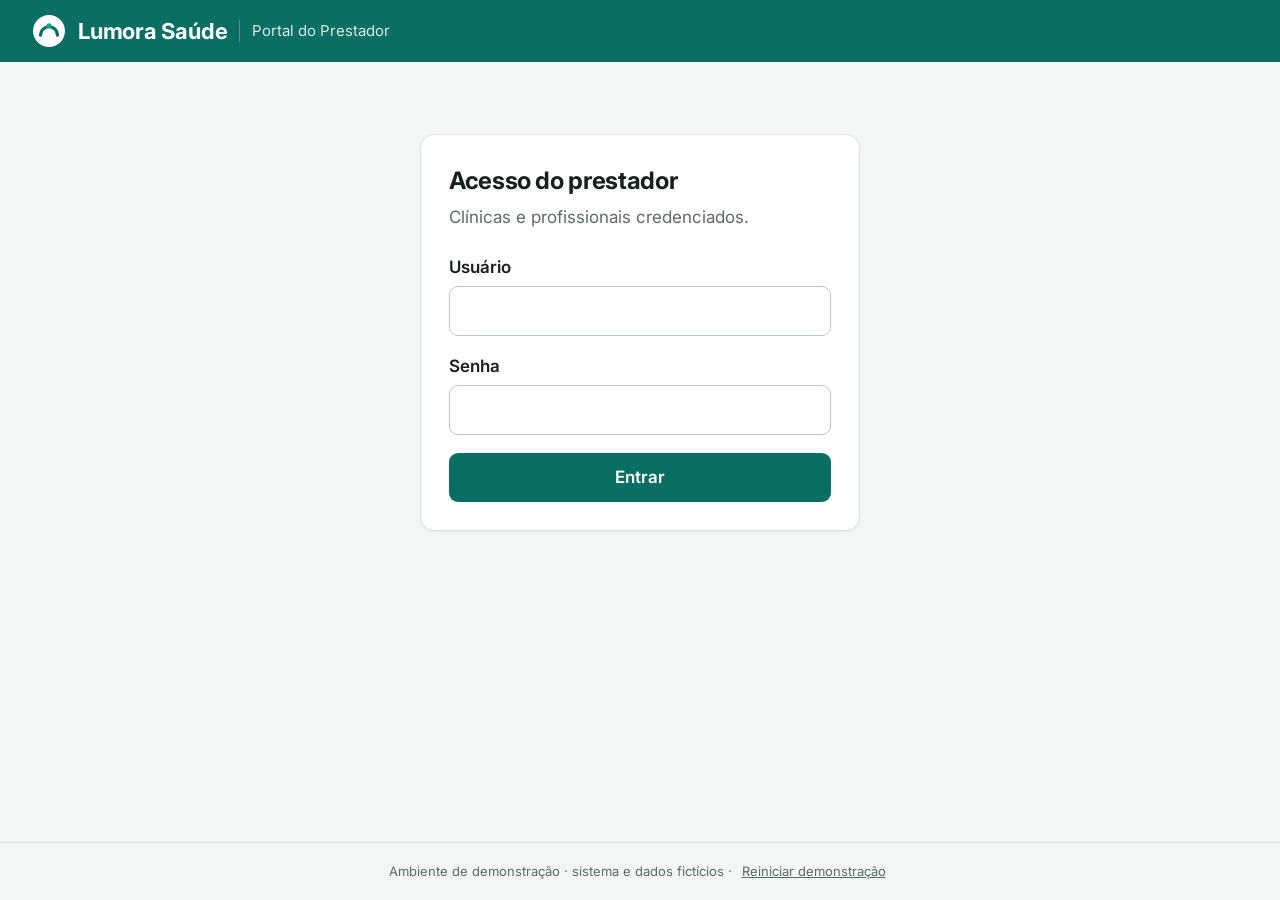
==== index.html @ 8ffa404e "Sistema fictício para demonstração Co-Authored-By: Claude Opus 5.5 <noreply@anthropic.com>" ====
<!doctype html>
<html lang="pt-BR">
<head>
<meta charset="utf-8">
<meta name="viewport" content="width=device-width, initial-scale=1">
<meta name="robots" content="noindex">
<title>Lumora Saúde · Portal do Prestador</title>
<link rel="preconnect" href="https://fonts.googleapis.com">
<link rel="stylesheet" href="https://fonts.googleapis.com/css2?family=Inter:wght@400;600;700&display=swap">
<link rel="stylesheet" href="style.css">
<link rel="icon" href="data:image/svg+xml,%3Csvg xmlns='http://www.w3.org/2000/svg' viewBox='0 0 32 32'%3E%3Ccircle cx='16' cy='16' r='15' fill='%230b6e63'/%3E%3Cpath d='M8 20a8 8 0 0 1 16 0' stroke='%23fff' stroke-width='3' fill='none' stroke-linecap='round'/%3E%3C/svg%3E">
</head>
<body>
<header class="topo">
  <div class="marca">
    <svg width="34" height="34" viewBox="0 0 32 32" aria-hidden="true"><circle cx="16" cy="16" r="15" fill="#fff"/><path d="M8 20a8 8 0 0 1 16 0" stroke="#0b6e63" stroke-width="3" fill="none" stroke-linecap="round"/><circle cx="16" cy="11" r="2.4" fill="#14a38e"/></svg>
    <strong>Lumora Saúde</strong><span>Portal do Prestador</span>
  </div>
</header>
<main>
  <div class="login cartao">
    <h1>Acesso do prestador</h1>
    <p class="sub">Clínicas e profissionais credenciados.</p>
    <form id="form-login" novalidate>
      <div id="erro" class="erro-msg" role="alert"></div>
      <div class="campo">
        <label for="usuario">Usuário</label>
        <input id="usuario" name="usuario" autocomplete="username" autocapitalize="off" spellcheck="false">
      </div>
      <div class="campo">
        <label for="senha">Senha</label>
        <input id="senha" name="senha" type="password" autocomplete="current-password">
      </div>
      <button class="primario" type="submit" style="width:100%">Entrar</button>
    </form>
  </div>
</main>
<footer class="rodape">Ambiente de demonstração · sistema e dados fictícios · <button type="button" onclick="reiniciar()">Reiniciar demonstração</button></footer>
<script src="app.js"></script>
<script>
  if (estado().sessao) location.replace('solicitar.html');
  document.getElementById('form-login').addEventListener('submit', async ev => {
    ev.preventDefault();
    const u = document.getElementById('usuario').value.trim().toLowerCase();
    const h = await sha256(document.getElementById('senha').value);
    if (u !== USUARIO || h !== SENHA_SHA256) {
      document.getElementById('erro').textContent = 'Usuário ou senha inválidos.';
      return;
    }
    const s = estado(); s.sessao = { usuario: u, desde: new Date().toISOString() }; grava(s);
    location.href = 'solicitar.html';
  });
</script>
</body>
</html>
---- style.css ----
:root {
  --marca: #0b6e63;
  --marca-escura: #084f47;
  --acento: #14a38e;
  --fundo: #f2f6f5;
  --cartao: #ffffff;
  --texto: #15211f;
  --suave: #5b6b68;
  --linha: #d9e3e1;
  --ok: #157a4a;
  --ok-fundo: #e5f5ec;
  --alerta: #9a5b00;
  --alerta-fundo: #fff3dc;
  --erro: #b3261e;
  --erro-fundo: #fdeceb;
}
* { box-sizing: border-box; }
html, body { margin: 0; }
body {
  background: var(--fundo);
  color: var(--texto);
  font: 17px/1.5 "Inter", "Segoe UI", Roboto, "Helvetica Neue", Arial, sans-serif;
  min-height: 100vh;
  display: flex;
  flex-direction: column;
}
.topo {
  background: var(--marca);
  color: #fff;
  padding: 14px 32px;
  display: flex;
  align-items: center;
  gap: 14px;
}
.topo .marca { display: flex; align-items: center; gap: 12px; }
.topo .marca strong { font-size: 22px; letter-spacing: -0.01em; }
.topo .marca span { font-size: 15px; opacity: 0.85; border-left: 1px solid rgba(255,255,255,0.35); padding-left: 12px; }
.topo .conta { margin-left: auto; display: flex; align-items: center; gap: 16px; font-size: 15px; }
.topo .conta button {
  background: transparent; color: #fff; border: 1px solid rgba(255,255,255,0.5);
  border-radius: 8px; padding: 6px 14px; font: inherit; cursor: pointer;
}
main { flex: 1; width: 100%; max-width: 1120px; margin: 0 auto; padding: 32px; }
h1 { font-size: 28px; margin: 0 0 6px; letter-spacing: -0.015em; }
.sub { color: var(--suave); margin: 0 0 24px; }
.cartao {
  background: var(--cartao);
  border: 1px solid var(--linha);
  border-radius: 14px;
  padding: 28px;
  box-shadow: 0 1px 2px rgba(10, 40, 36, 0.05);
}
label { display: block; font-weight: 600; margin: 0 0 6px; }
input, select {
  width: 100%;
  font: inherit;
  padding: 11px 13px;
  border: 1px solid #b9c8c5;
  border-radius: 9px;
  background: #fff;
  color: var(--texto);
}
input:focus, select:focus { outline: 3px solid rgba(20, 163, 142, 0.3); border-color: var(--acento); }
.campo { margin-bottom: 18px; }
.ajuda { color: var(--suave); font-size: 14px; margin-top: 4px; }
button.primario {
  background: var(--marca);
  color: #fff;
  border: 0;
  border-radius: 9px;
  padding: 12px 22px;
  font: inherit;
  font-weight: 600;
  cursor: pointer;
}
button.primario:hover { background: var(--marca-escura); }
button.secundario {
  background: #fff; color: var(--marca); border: 1px solid var(--marca);
  border-radius: 9px; padding: 11px 20px; font: inherit; font-weight: 600; cursor: pointer;
}
.erro-msg { color: var(--erro); background: var(--erro-fundo); border-radius: 9px; padding: 10px 14px; margin-bottom: 16px; }
.erro-msg:empty { display: none; }
.rodape {
  text-align: center; color: var(--suave); font-size: 13px; padding: 18px; border-top: 1px solid var(--linha);
}
.rodape button { background: none; border: 0; color: var(--suave); text-decoration: underline; font: inherit; cursor: pointer; }

/* login */
.login { max-width: 440px; margin: 40px auto 0; }
.login h1 { font-size: 24px; }

/* solicitação */
.grade { display: grid; grid-template-columns: 1fr 1fr; gap: 24px; align-items: start; }
.linha3 { display: grid; grid-template-columns: 1fr 150px; gap: 16px; }
.resultado { border-radius: 14px; padding: 24px 28px; border: 1px solid var(--linha); background: #fff; }
.resultado[hidden] { display: none; }
.resultado .estado { font-size: 24px; font-weight: 700; margin: 0 0 4px; }
.resultado.ok { background: var(--ok-fundo); border-color: #b9e2c9; }
.resultado.ok .estado { color: var(--ok); }
.resultado.pendente { background: var(--alerta-fundo); border-color: #f1d49c; }
.resultado.pendente .estado { color: var(--alerta); }
.resultado.falha { background: var(--erro-fundo); border-color: #f3c3bf; }
.resultado.falha .estado { color: var(--erro); }
.numero { font-size: 30px; font-weight: 700; letter-spacing: 0.02em; margin: 10px 0 14px; font-variant-numeric: tabular-nums; }
.dados { display: grid; grid-template-columns: 150px 1fr; gap: 4px 12px; margin: 0; }
.dados dt { color: var(--suave); }
.dados dd { margin: 0; font-weight: 600; }
.vazio { color: var(--suave); }
table { width: 100%; border-collapse: collapse; font-size: 15px; }
th { text-align: left; color: var(--suave); font-weight: 600; border-bottom: 1px solid var(--linha); padding: 8px 10px; }
td { border-bottom: 1px solid var(--linha); padding: 10px; }
.selo { display: inline-block; border-radius: 999px; padding: 2px 10px; font-size: 13px; font-weight: 700; }
.selo.ok { background: var(--ok-fundo); color: var(--ok); }
.selo.pendente { background: var(--alerta-fundo); color: var(--alerta); }
.historico { margin-top: 28px; }
.historico h2 { font-size: 19px; margin: 0 0 12px; }
fieldset.opcoes { border: 0; padding: 0; margin: 0 0 18px; }
fieldset.opcoes legend { font-weight: 600; margin-bottom: 6px; padding: 0; }
fieldset.opcoes label { font-weight: 400; display: flex; align-items: center; gap: 10px; padding: 7px 12px; border: 1px solid var(--linha); border-radius: 9px; margin-bottom: 6px; cursor: pointer; }
fieldset.opcoes label:has(input:checked) { border-color: var(--acento); background: #e9f6f3; font-weight: 600; }
fieldset.opcoes input { width: auto; margin: 0; accent-color: var(--marca); }
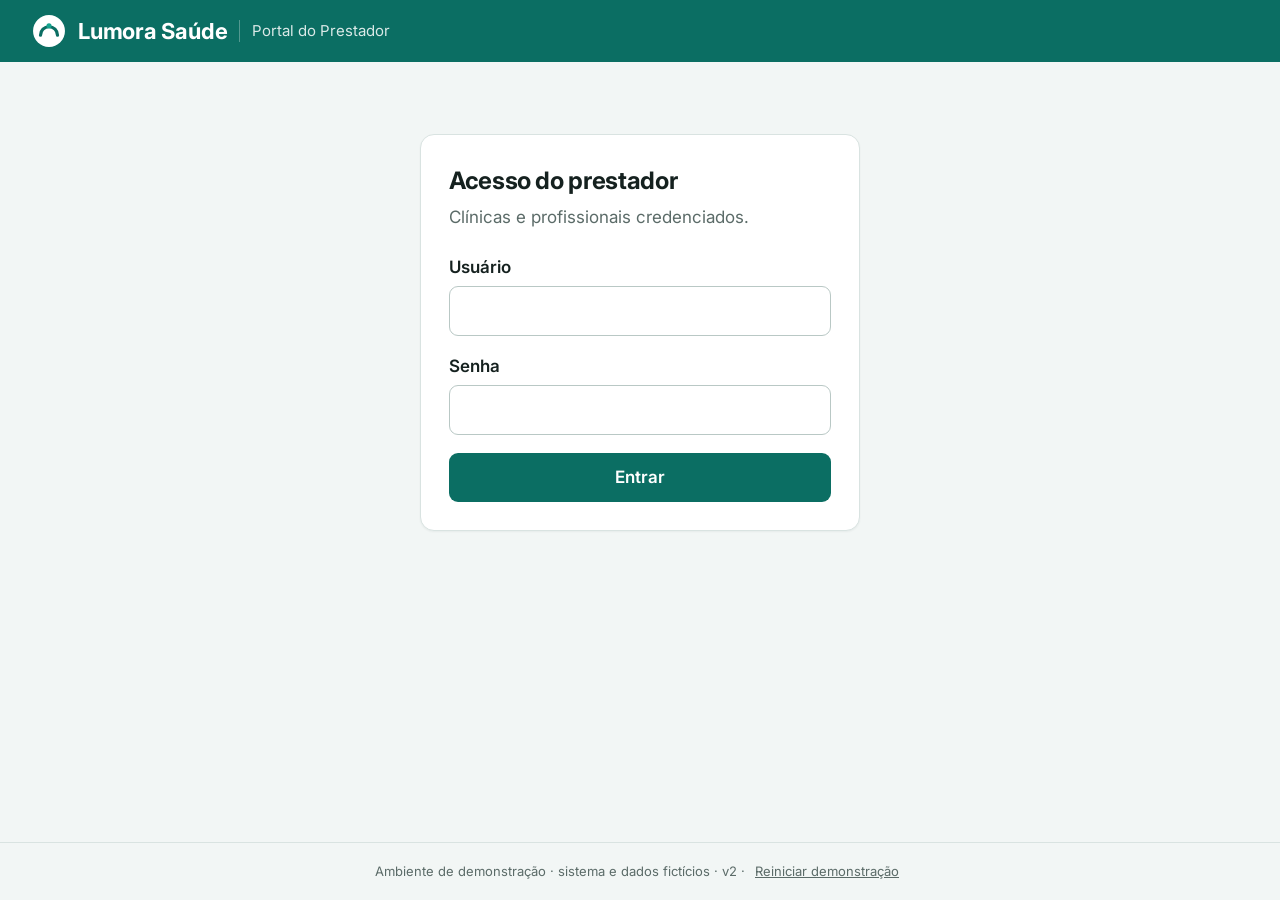
==== commit 76b6b43c: "Selo v2, cache novo do app.js e erro de script visível Co-Authored-By: Claude Opus 5.5 <noreply@anth" ====
--- a/index.html
+++ b/index.html
@@ -35,14 +35,16 @@
     </form>
   </div>
 </main>
-<footer class="rodape">Ambiente de demonstração · sistema e dados fictícios · <button type="button" onclick="reiniciar()">Reiniciar demonstração</button></footer>
-<script src="app.js"></script>
+<footer class="rodape">Ambiente de demonstração · sistema e dados fictícios · v2 · <button type="button" onclick="reiniciar()">Reiniciar demonstração</button></footer>
+<script src="app.js?v=2"></script>
 <script>
   if (estado().sessao) location.replace('solicitar.html');
   document.getElementById('form-login').addEventListener('submit', async ev => {
     ev.preventDefault();
     const u = document.getElementById('usuario').value.trim().toLowerCase();
-    const h = await sha256(document.getElementById('senha').value);
+    let h = '';
+    try { h = await sha256(document.getElementById('senha').value); }
+    catch (e) { document.getElementById('erro').textContent = 'Não foi possível verificar a senha neste navegador.'; return; }
     if (u !== USUARIO || h !== SENHA_SHA256) {
       document.getElementById('erro').textContent = 'Usuário ou senha inválidos.';
       return;
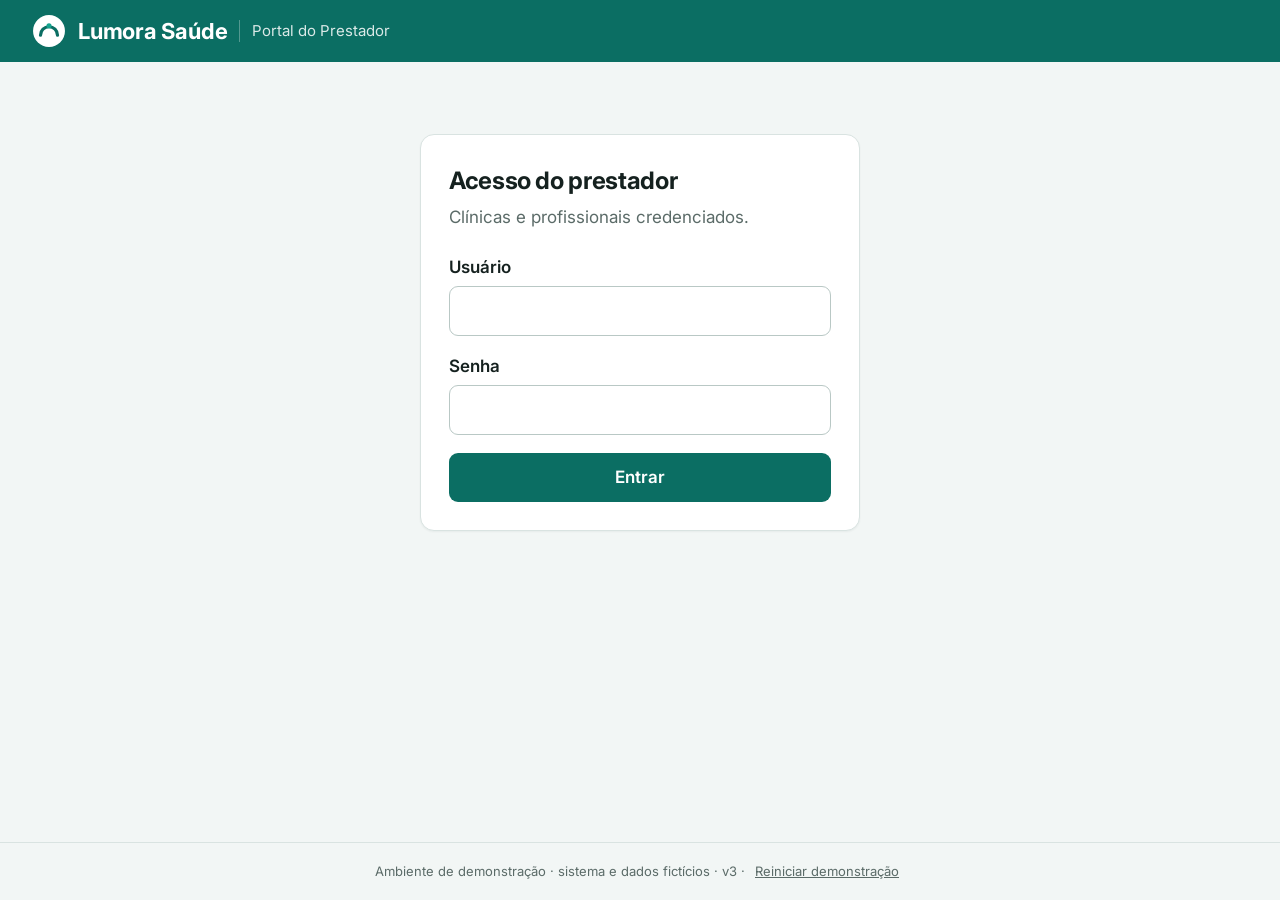
==== commit 71cab038: "Campos sobrevivem à recarga da página entre ações O navegador da plataforma reabre a página antes de" ====
--- a/index.html
+++ b/index.html
@@ -35,21 +35,25 @@
     </form>
   </div>
 </main>
-<footer class="rodape">Ambiente de demonstração · sistema e dados fictícios · v2 · <button type="button" onclick="reiniciar()">Reiniciar demonstração</button></footer>
-<script src="app.js?v=2"></script>
+<footer class="rodape">Ambiente de demonstração · sistema e dados fictícios · v3 · <button type="button" onclick="reiniciar()">Reiniciar demonstração</button></footer>
+<script src="app.js?v=3"></script>
 <script>
   if (estado().sessao) location.replace('solicitar.html');
-  document.getElementById('form-login').addEventListener('submit', async ev => {
+  const form = document.getElementById('form-login'), erro = document.getElementById('erro');
+  rascunho(form);
+  // o último erro de login também sobrevive à recarga (por 10 minutos)
+  const ultimo = estado().erroLogin;
+  if (ultimo && Date.now() - ultimo.quando < 600000) erro.textContent = ultimo.texto;
+  function falha(texto) { erro.textContent = texto; const s = estado(); s.erroLogin = { texto, quando: Date.now() }; grava(s); }
+  form.addEventListener('submit', async ev => {
     ev.preventDefault();
     const u = document.getElementById('usuario').value.trim().toLowerCase();
     let h = '';
-    try { h = await sha256(document.getElementById('senha').value); }
-    catch (e) { document.getElementById('erro').textContent = 'Não foi possível verificar a senha neste navegador.'; return; }
-    if (u !== USUARIO || h !== SENHA_SHA256) {
-      document.getElementById('erro').textContent = 'Usuário ou senha inválidos.';
-      return;
-    }
-    const s = estado(); s.sessao = { usuario: u, desde: new Date().toISOString() }; grava(s);
+    try { h = await hashSenha(form, document.getElementById('senha')); }
+    catch (e) { falha('Não foi possível verificar a senha neste navegador.'); return; }
+    if (u !== USUARIO || h !== SENHA_SHA256) { falha('Usuário ou senha inválidos.'); return; }
+    const s = estado(); s.sessao = { usuario: u, desde: new Date().toISOString() }; delete s.erroLogin; grava(s);
+    limparRascunho(form);
     location.href = 'solicitar.html';
   });
 </script>
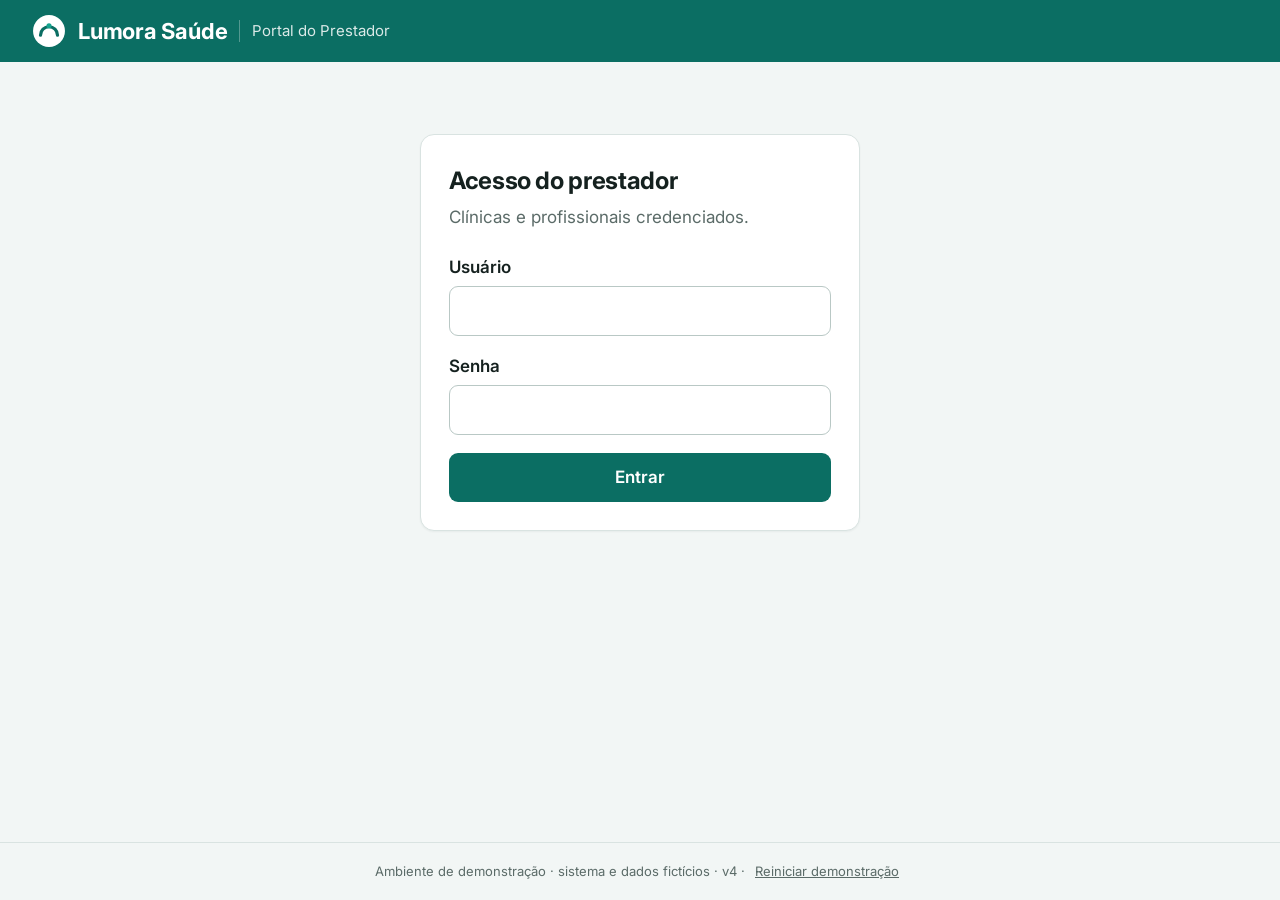
==== commit 7fa2d4ba: "Horário de Brasília Hora do pedido e validade no fuso de São Paulo (o navegador do agente roda em UT" ====
--- a/index.html
+++ b/index.html
@@ -35,8 +35,8 @@
     </form>
   </div>
 </main>
-<footer class="rodape">Ambiente de demonstração · sistema e dados fictícios · v3 · <button type="button" onclick="reiniciar()">Reiniciar demonstração</button></footer>
-<script src="app.js?v=3"></script>
+<footer class="rodape">Ambiente de demonstração · sistema e dados fictícios · v4 · <button type="button" onclick="reiniciar()">Reiniciar demonstração</button></footer>
+<script src="app.js?v=4"></script>
 <script>
   if (estado().sessao) location.replace('solicitar.html');
   const form = document.getElementById('form-login'), erro = document.getElementById('erro');
